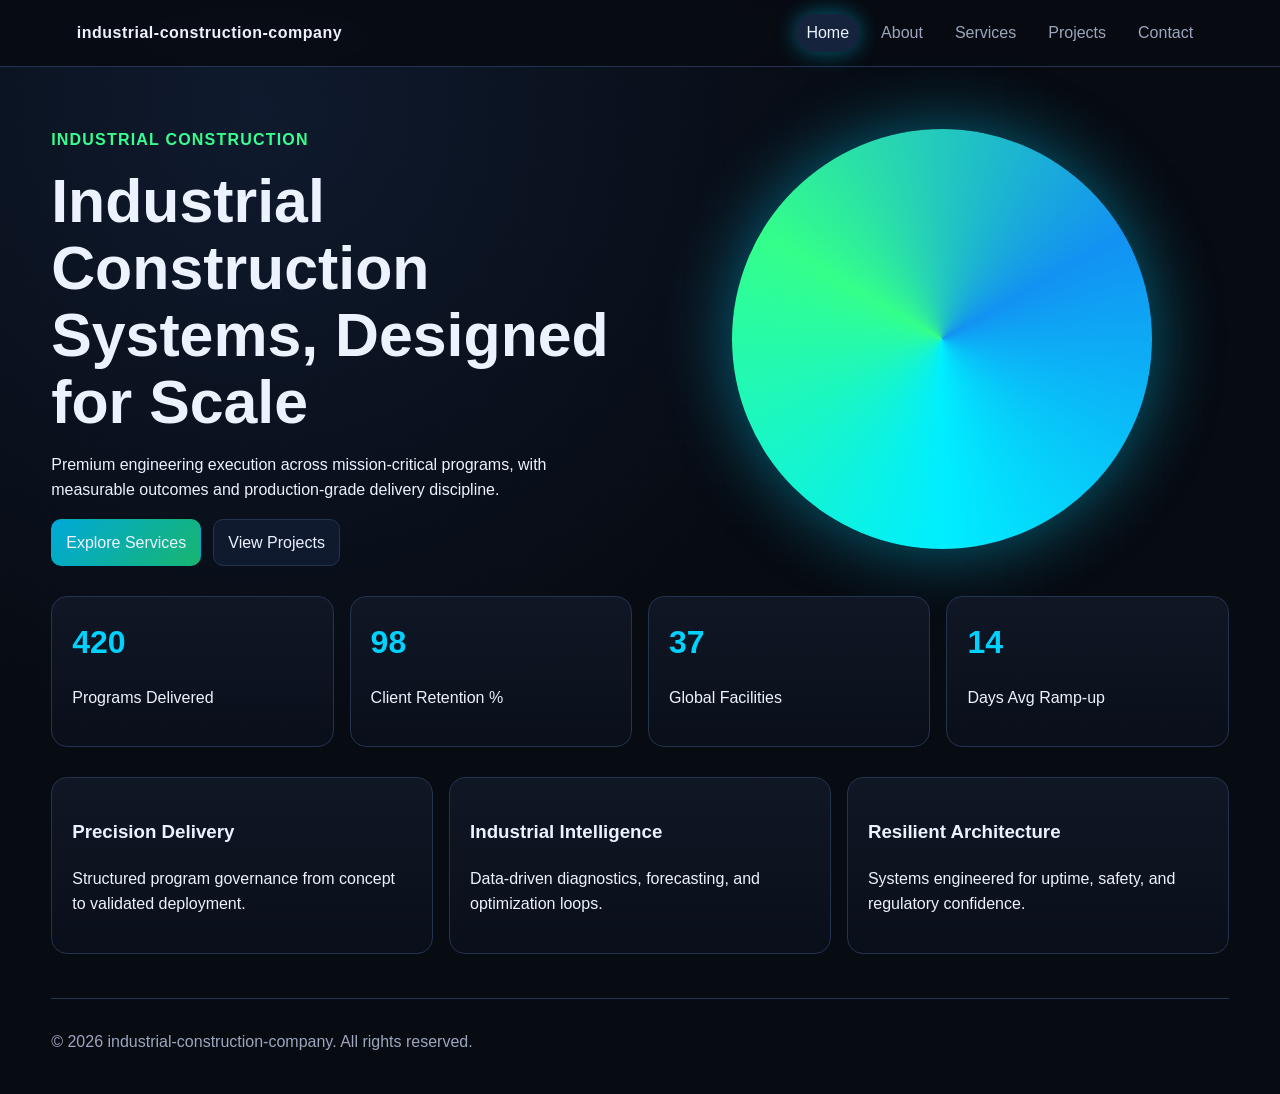
==== index.html @ 4463ad67 "initial commit" ====
﻿<!doctype html>
<html lang="en">
<head>
    <meta charset="UTF-8">
    <meta name="viewport" content="width=device-width, initial-scale=1.0">
    <meta name="description" content="industrial-construction-company premium industrial agency website.">
    <title>industrial-construction-company | Home</title>
    <link rel="stylesheet" href="css/styles.css">
</head>
<body>
    <div class="bg-grid" aria-hidden="true"></div>
    <header class="site-header">
        <a class="logo" href="index.html">industrial-construction-company</a>
        <nav>
                <a href="index.html" class="active">Home</a>
                <a href="about.html">About</a>
                <a href="services.html">Services</a>
                <a href="projects.html">Projects</a>
                <a href="contact.html">Contact</a>
        </nav>
    </header>
    <main class="container">
        <section class="hero reveal">
            <div>
                <p class="kicker">Industrial Construction</p>
                <h1>Industrial Construction Systems, Designed for Scale</h1>
                <p>Premium engineering execution across mission-critical programs, with measurable outcomes and production-grade delivery discipline.</p>
                <div class="hero-actions">
                    <a class="btn btn-primary" href="services.html">Explore Services</a>
                    <a class="btn" href="projects.html">View Projects</a>
                </div>
            </div>
            <div class="hero-orb" aria-hidden="true"></div>
        </section>
        <section class="stats reveal">
            <article class="card stat-card"><h3 data-counter="420">0</h3><p>Programs Delivered</p></article>
            <article class="card stat-card"><h3 data-counter="98">0</h3><p>Client Retention %</p></article>
            <article class="card stat-card"><h3 data-counter="37">0</h3><p>Global Facilities</p></article>
            <article class="card stat-card"><h3 data-counter="14">0</h3><p>Days Avg Ramp-up</p></article>
        </section>
        <section class="grid-3 reveal">
            <article class="card"><h3>Precision Delivery</h3><p>Structured program governance from concept to validated deployment.</p></article>
            <article class="card"><h3>Industrial Intelligence</h3><p>Data-driven diagnostics, forecasting, and optimization loops.</p></article>
            <article class="card"><h3>Resilient Architecture</h3><p>Systems engineered for uptime, safety, and regulatory confidence.</p></article>
        </section>
    </main>
    <footer class="site-footer">
        <p>&copy; 2026 industrial-construction-company. All rights reserved.</p>
    </footer>
    <script src="js/script.js"></script>
</body>
</html>
---- css/styles.css ----
﻿:root {
    --bg: #070b12;
    --text: #edf2ff;
    --muted: #9ca7bf;
    --line: #24334f;
    --accent: #00d2ff;
    --accent-2: #36ff8f;
    --glow: 0 0 22px rgba(0, 210, 255, 0.45);
    --radius: 16px;
}
* { box-sizing: border-box; }
html { scroll-behavior: smooth; }
body { margin: 0; font-family: "Segoe UI", "Trebuchet MS", sans-serif; background: radial-gradient(circle at 20% 10%, #0f1a2e, var(--bg) 45%), var(--bg); color: var(--text); line-height: 1.6; }
.bg-grid { position: fixed; inset: 0; background-image: linear-gradient(rgba(255,255,255,.04) 1px, transparent 1px), linear-gradient(90deg, rgba(255,255,255,.04) 1px, transparent 1px); background-size: 40px 40px; opacity: .25; pointer-events: none; z-index: -1; }
.site-header { position: sticky; top: 0; display: flex; justify-content: space-between; align-items: center; padding: 14px 6vw; border-bottom: 1px solid var(--line); background: rgba(7, 11, 18, 0.86); backdrop-filter: blur(8px); z-index: 10; }
.logo { color: var(--text); text-decoration: none; font-weight: 700; letter-spacing: .5px; }
nav { display: flex; gap: 12px; flex-wrap: wrap; }
nav a { color: var(--muted); text-decoration: none; padding: 6px 10px; border-radius: 999px; transition: .25s ease; }
nav a:hover, nav a.active { color: var(--text); background: #15233d; box-shadow: var(--glow); }
.container { width: min(1180px, 92vw); margin: 44px auto; display: grid; gap: 30px; }
.hero, .page-hero { display: grid; grid-template-columns: repeat(2, minmax(0, 1fr)); gap: 30px; align-items: center; }
.page-hero { grid-template-columns: 1fr; }
.kicker { color: var(--accent-2); text-transform: uppercase; letter-spacing: 1.2px; font-weight: 600; }
h1 { font-size: clamp(2rem, 5vw, 3.8rem); line-height: 1.1; margin: 0 0 16px; }
h2 { font-size: clamp(1.4rem, 3vw, 2rem); margin-top: 0; }
.hero-orb { width: min(420px, 100%); aspect-ratio: 1; border-radius: 50%; margin-inline: auto; background: conic-gradient(from 180deg, #0ef, #34ff8a, #1292f2, #0ef); box-shadow: 0 0 70px rgba(0, 210, 255, .45); animation: spin 18s linear infinite; }
@keyframes spin { to { transform: rotate(360deg); } }
.hero-actions { display: flex; gap: 12px; flex-wrap: wrap; margin-top: 16px; }
.btn { border: 1px solid var(--line); color: var(--text); text-decoration: none; background: #101a2f; padding: 10px 14px; border-radius: 10px; transition: .25s ease; cursor: pointer; }
.btn:hover { transform: translateY(-2px); box-shadow: var(--glow); }
.btn-primary { background: linear-gradient(130deg, #00a9d8, #18b56f); border-color: transparent; }
.grid-3, .stats { display: grid; grid-template-columns: repeat(4, minmax(0, 1fr)); gap: 16px; }
.grid-3 { grid-template-columns: repeat(3, minmax(0, 1fr)); }
.grid-2 { display: grid; grid-template-columns: repeat(2, minmax(0, 1fr)); gap: 16px; }
.card { background: linear-gradient(180deg, rgba(17, 24, 38, 0.94), rgba(10, 16, 27, 0.96)); border: 1px solid var(--line); border-radius: var(--radius); padding: 20px; transition: .3s ease; }
.card:hover { border-color: #2f5b9a; transform: translateY(-4px); box-shadow: var(--glow); }
.stat-card h3 { font-size: 2rem; margin: 0; color: var(--accent); }
.animated-card { animation: floatCard 3.8s ease-in-out infinite alternate; }
@keyframes floatCard { from { transform: translateY(0); } to { transform: translateY(-8px); } }
.tool-section .tool-grid { display: grid; grid-template-columns: repeat(2, minmax(0, 1fr)); gap: 16px; }
#tool-form { display: grid; gap: 12px; }
#tool-form label { display: grid; gap: 6px; color: var(--muted); font-size: .95rem; }
#tool-form input { background: #0a1323; border: 1px solid var(--line); color: var(--text); border-radius: 10px; padding: 9px 11px; }
.tool-output p { min-height: 54px; }
.meter { height: 10px; border-radius: 8px; background: #1b2539; overflow: hidden; }
.meter span { display: block; width: 0; height: 100%; background: linear-gradient(90deg, var(--accent), var(--accent-2)); transition: width .45s ease; }
.contact-form input, .contact-form textarea { width: 100%; background: #0a1323; color: var(--text); border: 1px solid var(--line); border-radius: 10px; padding: 9px 11px; }
.reveal { opacity: 0; transform: translateY(18px); transition: .65s ease; }
.reveal.show { opacity: 1; transform: translateY(0); }
.site-footer { width: min(1180px, 92vw); margin: 24px auto 40px; color: var(--muted); border-top: 1px solid var(--line); padding-top: 14px; }
@media (max-width: 960px) {
    .hero, .grid-3, .grid-2, .stats, .tool-section .tool-grid { grid-template-columns: 1fr; }
    .site-header { gap: 10px; flex-direction: column; align-items: flex-start; }
}
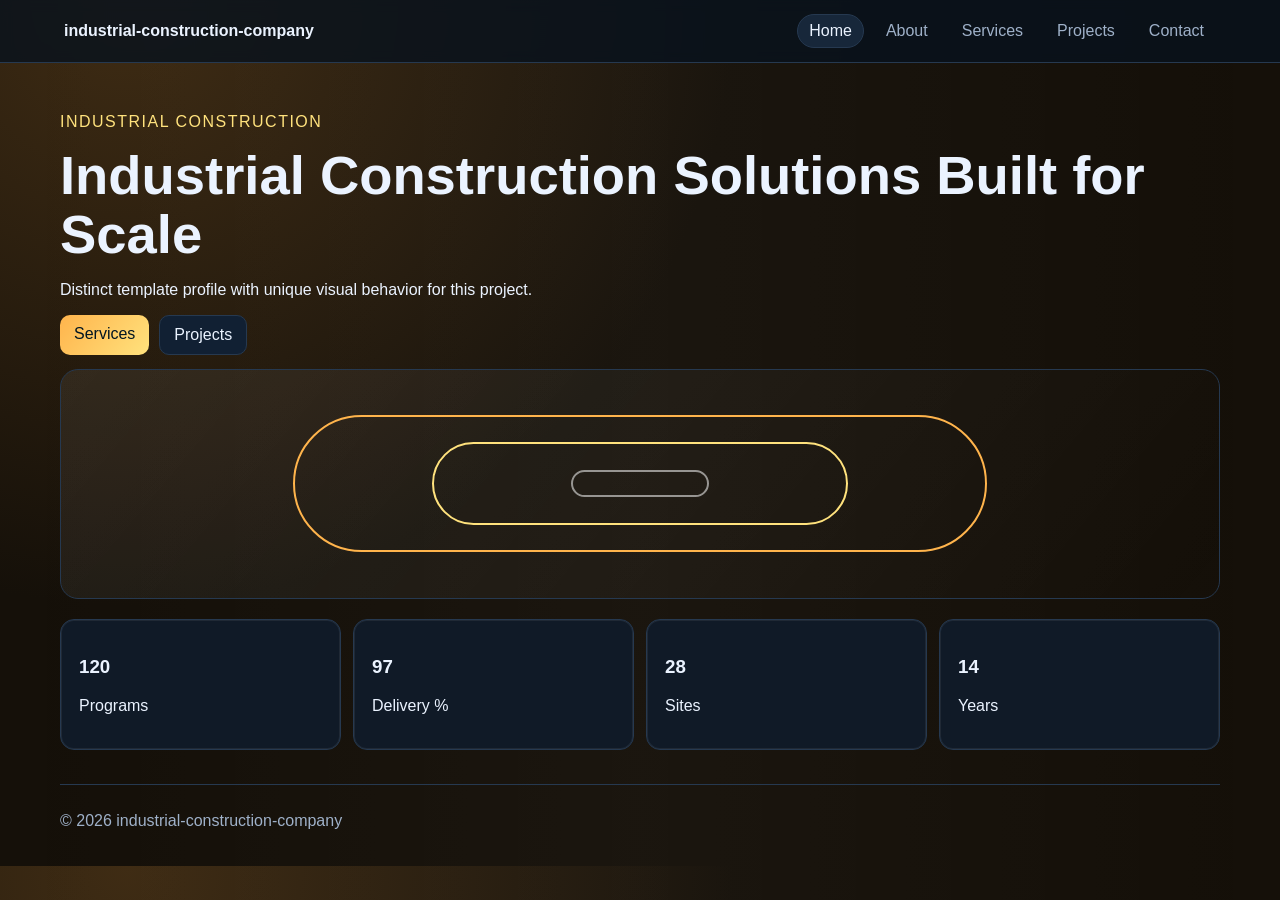
==== commit e77c5bf0: "made this unique" ====
--- a/index.html
+++ b/index.html
@@ -1,52 +1,2 @@
-﻿<!doctype html>
-<html lang="en">
-<head>
-    <meta charset="UTF-8">
-    <meta name="viewport" content="width=device-width, initial-scale=1.0">
-    <meta name="description" content="industrial-construction-company premium industrial agency website.">
-    <title>industrial-construction-company | Home</title>
-    <link rel="stylesheet" href="css/styles.css">
-</head>
-<body>
-    <div class="bg-grid" aria-hidden="true"></div>
-    <header class="site-header">
-        <a class="logo" href="index.html">industrial-construction-company</a>
-        <nav>
-                <a href="index.html" class="active">Home</a>
-                <a href="about.html">About</a>
-                <a href="services.html">Services</a>
-                <a href="projects.html">Projects</a>
-                <a href="contact.html">Contact</a>
-        </nav>
-    </header>
-    <main class="container">
-        <section class="hero reveal">
-            <div>
-                <p class="kicker">Industrial Construction</p>
-                <h1>Industrial Construction Systems, Designed for Scale</h1>
-                <p>Premium engineering execution across mission-critical programs, with measurable outcomes and production-grade delivery discipline.</p>
-                <div class="hero-actions">
-                    <a class="btn btn-primary" href="services.html">Explore Services</a>
-                    <a class="btn" href="projects.html">View Projects</a>
-                </div>
-            </div>
-            <div class="hero-orb" aria-hidden="true"></div>
-        </section>
-        <section class="stats reveal">
-            <article class="card stat-card"><h3 data-counter="420">0</h3><p>Programs Delivered</p></article>
-            <article class="card stat-card"><h3 data-counter="98">0</h3><p>Client Retention %</p></article>
-            <article class="card stat-card"><h3 data-counter="37">0</h3><p>Global Facilities</p></article>
-            <article class="card stat-card"><h3 data-counter="14">0</h3><p>Days Avg Ramp-up</p></article>
-        </section>
-        <section class="grid-3 reveal">
-            <article class="card"><h3>Precision Delivery</h3><p>Structured program governance from concept to validated deployment.</p></article>
-            <article class="card"><h3>Industrial Intelligence</h3><p>Data-driven diagnostics, forecasting, and optimization loops.</p></article>
-            <article class="card"><h3>Resilient Architecture</h3><p>Systems engineered for uptime, safety, and regulatory confidence.</p></article>
-        </section>
-    </main>
-    <footer class="site-footer">
-        <p>&copy; 2026 industrial-construction-company. All rights reserved.</p>
-    </footer>
-    <script src="js/script.js"></script>
-</body>
-</html>
+﻿<!doctype html><html lang="en"><head><meta charset="utf-8"><meta name="viewport" content="width=device-width,initial-scale=1"><title>industrial-construction-company | index.html</title><link rel="stylesheet" href="css/styles.css"></head><body class="nav-pill card-edge hero-stack motif-beam btn-solid"><div class="bg"></div><header><a class="logo" href="index.html">industrial-construction-company</a><nav><a href="index.html" class="active">Home</a><a href="about.html">About</a><a href="services.html">Services</a><a href="projects.html">Projects</a><a href="contact.html">Contact</a></nav></header><main>        <section class="hero reveal"><div><p class="kicker">Industrial Construction</p><h1>Industrial Construction Solutions Built for Scale</h1><p>Distinct template profile with unique visual behavior for this project.</p><div class="actions"><a class="btn primary" href="services.html">Services</a><a class="btn" href="projects.html">Projects</a></div></div><div class="hero-visual"><span></span><span></span><span></span></div></section>
+        <section class="stats reveal"><article class="card"><h3 data-counter="120">0</h3><p>Programs</p></article><article class="card"><h3 data-counter="97">0</h3><p>Delivery %</p></article><article class="card"><h3 data-counter="28">0</h3><p>Sites</p></article><article class="card"><h3 data-counter="14">0</h3><p>Years</p></article></section></main><footer><p>&copy; 2026 industrial-construction-company</p></footer><script src="js/script.js"></script></body></html>
--- a/css/styles.css
+++ b/css/styles.css
@@ -1,54 +1,16 @@
-﻿:root {
-    --bg: #070b12;
-    --text: #edf2ff;
-    --muted: #9ca7bf;
-    --line: #24334f;
-    --accent: #00d2ff;
-    --accent-2: #36ff8f;
-    --glow: 0 0 22px rgba(0, 210, 255, 0.45);
-    --radius: 16px;
-}
-* { box-sizing: border-box; }
-html { scroll-behavior: smooth; }
-body { margin: 0; font-family: "Segoe UI", "Trebuchet MS", sans-serif; background: radial-gradient(circle at 20% 10%, #0f1a2e, var(--bg) 45%), var(--bg); color: var(--text); line-height: 1.6; }
-.bg-grid { position: fixed; inset: 0; background-image: linear-gradient(rgba(255,255,255,.04) 1px, transparent 1px), linear-gradient(90deg, rgba(255,255,255,.04) 1px, transparent 1px); background-size: 40px 40px; opacity: .25; pointer-events: none; z-index: -1; }
-.site-header { position: sticky; top: 0; display: flex; justify-content: space-between; align-items: center; padding: 14px 6vw; border-bottom: 1px solid var(--line); background: rgba(7, 11, 18, 0.86); backdrop-filter: blur(8px); z-index: 10; }
-.logo { color: var(--text); text-decoration: none; font-weight: 700; letter-spacing: .5px; }
-nav { display: flex; gap: 12px; flex-wrap: wrap; }
-nav a { color: var(--muted); text-decoration: none; padding: 6px 10px; border-radius: 999px; transition: .25s ease; }
-nav a:hover, nav a.active { color: var(--text); background: #15233d; box-shadow: var(--glow); }
-.container { width: min(1180px, 92vw); margin: 44px auto; display: grid; gap: 30px; }
-.hero, .page-hero { display: grid; grid-template-columns: repeat(2, minmax(0, 1fr)); gap: 30px; align-items: center; }
-.page-hero { grid-template-columns: 1fr; }
-.kicker { color: var(--accent-2); text-transform: uppercase; letter-spacing: 1.2px; font-weight: 600; }
-h1 { font-size: clamp(2rem, 5vw, 3.8rem); line-height: 1.1; margin: 0 0 16px; }
-h2 { font-size: clamp(1.4rem, 3vw, 2rem); margin-top: 0; }
-.hero-orb { width: min(420px, 100%); aspect-ratio: 1; border-radius: 50%; margin-inline: auto; background: conic-gradient(from 180deg, #0ef, #34ff8a, #1292f2, #0ef); box-shadow: 0 0 70px rgba(0, 210, 255, .45); animation: spin 18s linear infinite; }
-@keyframes spin { to { transform: rotate(360deg); } }
-.hero-actions { display: flex; gap: 12px; flex-wrap: wrap; margin-top: 16px; }
-.btn { border: 1px solid var(--line); color: var(--text); text-decoration: none; background: #101a2f; padding: 10px 14px; border-radius: 10px; transition: .25s ease; cursor: pointer; }
-.btn:hover { transform: translateY(-2px); box-shadow: var(--glow); }
-.btn-primary { background: linear-gradient(130deg, #00a9d8, #18b56f); border-color: transparent; }
-.grid-3, .stats { display: grid; grid-template-columns: repeat(4, minmax(0, 1fr)); gap: 16px; }
-.grid-3 { grid-template-columns: repeat(3, minmax(0, 1fr)); }
-.grid-2 { display: grid; grid-template-columns: repeat(2, minmax(0, 1fr)); gap: 16px; }
-.card { background: linear-gradient(180deg, rgba(17, 24, 38, 0.94), rgba(10, 16, 27, 0.96)); border: 1px solid var(--line); border-radius: var(--radius); padding: 20px; transition: .3s ease; }
-.card:hover { border-color: #2f5b9a; transform: translateY(-4px); box-shadow: var(--glow); }
-.stat-card h3 { font-size: 2rem; margin: 0; color: var(--accent); }
-.animated-card { animation: floatCard 3.8s ease-in-out infinite alternate; }
-@keyframes floatCard { from { transform: translateY(0); } to { transform: translateY(-8px); } }
-.tool-section .tool-grid { display: grid; grid-template-columns: repeat(2, minmax(0, 1fr)); gap: 16px; }
-#tool-form { display: grid; gap: 12px; }
-#tool-form label { display: grid; gap: 6px; color: var(--muted); font-size: .95rem; }
-#tool-form input { background: #0a1323; border: 1px solid var(--line); color: var(--text); border-radius: 10px; padding: 9px 11px; }
-.tool-output p { min-height: 54px; }
-.meter { height: 10px; border-radius: 8px; background: #1b2539; overflow: hidden; }
-.meter span { display: block; width: 0; height: 100%; background: linear-gradient(90deg, var(--accent), var(--accent-2)); transition: width .45s ease; }
-.contact-form input, .contact-form textarea { width: 100%; background: #0a1323; color: var(--text); border: 1px solid var(--line); border-radius: 10px; padding: 9px 11px; }
-.reveal { opacity: 0; transform: translateY(18px); transition: .65s ease; }
-.reveal.show { opacity: 1; transform: translateY(0); }
-.site-footer { width: min(1180px, 92vw); margin: 24px auto 40px; color: var(--muted); border-top: 1px solid var(--line); padding-top: 14px; }
-@media (max-width: 960px) {
-    .hero, .grid-3, .grid-2, .stats, .tool-section .tool-grid { grid-template-columns: 1fr; }
-    .site-header { gap: 10px; flex-direction: column; align-items: flex-start; }
-}
+﻿:root{--a:#ffb44c;--b:#ffe27d;--bg:#151009;--g:#3f2c14;--f:'Tahoma',sans-serif;--t:#ebf3ff;--m:#9fb1c9;--l:#263950}*{box-sizing:border-box}html{scroll-behavior:smooth}body{margin:0;font-family:var(--f);color:var(--t);background:radial-gradient(circle at 10% 0%,var(--g),var(--bg) 42%),var(--bg)}.bg{position:fixed;inset:0;opacity:.2;pointer-events:none;z-index:-1}
+body.motif-rings .bg{background:radial-gradient(circle,#fff2 1px,transparent 1px);background-size:22px 22px}body.motif-mesh .bg{background-image:linear-gradient(#fff2 1px,transparent 1px),linear-gradient(90deg,#fff2 1px,transparent 1px);background-size:34px 34px}body.motif-radar .bg{background:radial-gradient(circle at 70% 20%,#fff3,transparent 30%)}body.motif-leaf .bg{background:linear-gradient(120deg,#fff2,transparent)}body.motif-strata .bg{background:repeating-linear-gradient(160deg,#fff1,#fff1 2px,transparent 2px,transparent 18px)}body.motif-vector .bg{background:linear-gradient(45deg,#fff2 1px,transparent 1px);background-size:26px 26px}body.motif-grain .bg{background:radial-gradient(#fff2 1px,transparent 1px);background-size:14px 14px}body.motif-signal .bg{background:repeating-radial-gradient(circle at 65% 35%,#fff2 0 2px,transparent 2px 18px)}body.motif-silicon .bg{background:linear-gradient(90deg,#fff2,transparent)}body.motif-matrix .bg{background:repeating-linear-gradient(0deg,#fff2,#fff2 1px,transparent 1px,transparent 12px)}body.motif-route .bg{background:linear-gradient(130deg,#fff2,transparent)}body.motif-grid .bg{background-image:linear-gradient(#fff2 1px,transparent 1px),linear-gradient(90deg,#fff2 1px,transparent 1px);background-size:40px 40px}body.motif-beam .bg{background:linear-gradient(90deg,transparent,#fff2,transparent)}body.motif-forge .bg{background:radial-gradient(circle at 20% 20%,#fff3,transparent 32%)}body.motif-nodes .bg{background:radial-gradient(circle,#fff2 2px,transparent 2px);background-size:28px 28px}body.motif-dashboard .bg{background:linear-gradient(0deg,#fff2 2px,transparent 2px);background-size:100% 28px}body.motif-target .bg{background:repeating-radial-gradient(circle,#fff2 0 2px,transparent 2px 12px)}body.motif-orbit .bg{background:radial-gradient(circle at 30% 40%,#fff2,transparent 30%)}body.motif-arm .bg{background:linear-gradient(45deg,#fff2 2px,transparent 2px);background-size:24px 24px}body.motif-factory .bg{background:repeating-linear-gradient(90deg,#fff2,#fff2 4px,transparent 4px,transparent 20px)}
+header{position:sticky;top:0;display:flex;justify-content:space-between;align-items:center;gap:10px;padding:14px 5vw;background:#08121dcc;border-bottom:1px solid var(--l);backdrop-filter:blur(6px)}.logo{color:var(--t);text-decoration:none;font-weight:700}nav{display:flex;gap:10px;flex-wrap:wrap}nav a{color:var(--m);text-decoration:none;padding:7px 11px;transition:.2s}
+body.nav-pill nav a{border:1px solid transparent;border-radius:999px}body.nav-pill nav a:hover,body.nav-pill nav a.active{color:var(--t);border-color:var(--l);background:#17273a}
+body.nav-underline nav a{border-bottom:2px solid transparent}body.nav-underline nav a:hover,body.nav-underline nav a.active{color:var(--t);border-color:var(--a)}
+body.nav-box nav a{border:1px solid var(--l);border-radius:8px}body.nav-box nav a:hover,body.nav-box nav a.active{color:var(--t)}
+main{width:min(1160px,92vw);margin:34px auto;display:grid;gap:20px}h1{font-size:clamp(2rem,5vw,3.4rem);line-height:1.08;margin:0 0 10px}.kicker{text-transform:uppercase;letter-spacing:1.5px;color:var(--b)}
+.hero{display:grid;gap:14px;align-items:center}body.hero-split .hero{grid-template-columns:1.2fr .8fr}body.hero-stack .hero{grid-template-columns:1fr}.hero-visual{min-height:230px;border:1px solid var(--l);border-radius:18px;position:relative;overflow:hidden;background:linear-gradient(130deg,#fff1,#fff0)}.hero-visual span{position:absolute;inset:20%;border:2px solid var(--a);border-radius:999px;animation:wave 3.3s ease-in-out infinite}.hero-visual span:nth-child(2){inset:32%;border-color:var(--b);animation-delay:.4s}.hero-visual span:nth-child(3){inset:44%;border-color:#fff8;animation-delay:.8s}@keyframes wave{0%{transform:scale(.82);opacity:.9}100%{transform:scale(1.55);opacity:.08}}
+.actions{display:flex;gap:10px;flex-wrap:wrap;margin-top:10px}.btn{text-decoration:none;padding:10px 14px;border-radius:10px;cursor:pointer;transition:.2s}.btn:hover{transform:translateY(-2px)}
+body.btn-solid .btn{border:1px solid var(--l);background:#112033;color:var(--t)}body.btn-solid .btn.primary{border:none;background:linear-gradient(130deg,var(--a),var(--b));color:#021522}
+body.btn-line .btn{border:1px solid color-mix(in srgb,var(--a) 45%,var(--l));background:transparent;color:var(--t)}body.btn-line .btn.primary{background:color-mix(in srgb,var(--a) 20%,transparent)}
+.stats{display:grid;grid-template-columns:repeat(4,minmax(0,1fr));gap:12px}.cols,.tool-grid{display:grid;grid-template-columns:repeat(2,minmax(0,1fr));gap:12px}.card{padding:18px;border-radius:14px;transition:.25s}
+body.card-glow .card{background:linear-gradient(180deg,#152335,#0e1826);border:1px solid var(--l)}body.card-glow .card:hover{box-shadow:0 0 22px color-mix(in srgb,var(--a) 45%,transparent);transform:translateY(-4px)}
+body.card-soft .card{background:linear-gradient(180deg,#1a2533,#121a25);border:1px solid #fff1}body.card-soft .card:hover{transform:translateY(-3px)}
+body.card-edge .card{background:#101a27;border:1px solid var(--l);box-shadow:inset 0 0 0 1px #fff1}body.card-edge .card:hover{border-color:var(--a);transform:translateY(-3px)}
+.list{margin:0;padding-left:18px;display:grid;gap:8px}label{display:grid;gap:6px;color:var(--m)}input,textarea{width:100%;background:#0a1320;color:var(--t);border:1px solid var(--l);border-radius:8px;padding:9px}#tool-form{display:grid;gap:10px}.meter{height:10px;background:#1a283b;border-radius:7px;overflow:hidden}.meter span{display:block;height:100%;width:0;background:linear-gradient(90deg,var(--a),var(--b));transition:width .45s}.reveal{opacity:0;transform:translateY(14px);transition:.6s}.reveal.show{opacity:1;transform:none}footer{width:min(1160px,92vw);margin:18px auto 36px;padding-top:11px;border-top:1px solid var(--l);color:var(--m)}@media (max-width:900px){.hero,.stats,.cols,.tool-grid{grid-template-columns:1fr}header{flex-direction:column;align-items:flex-start}}
